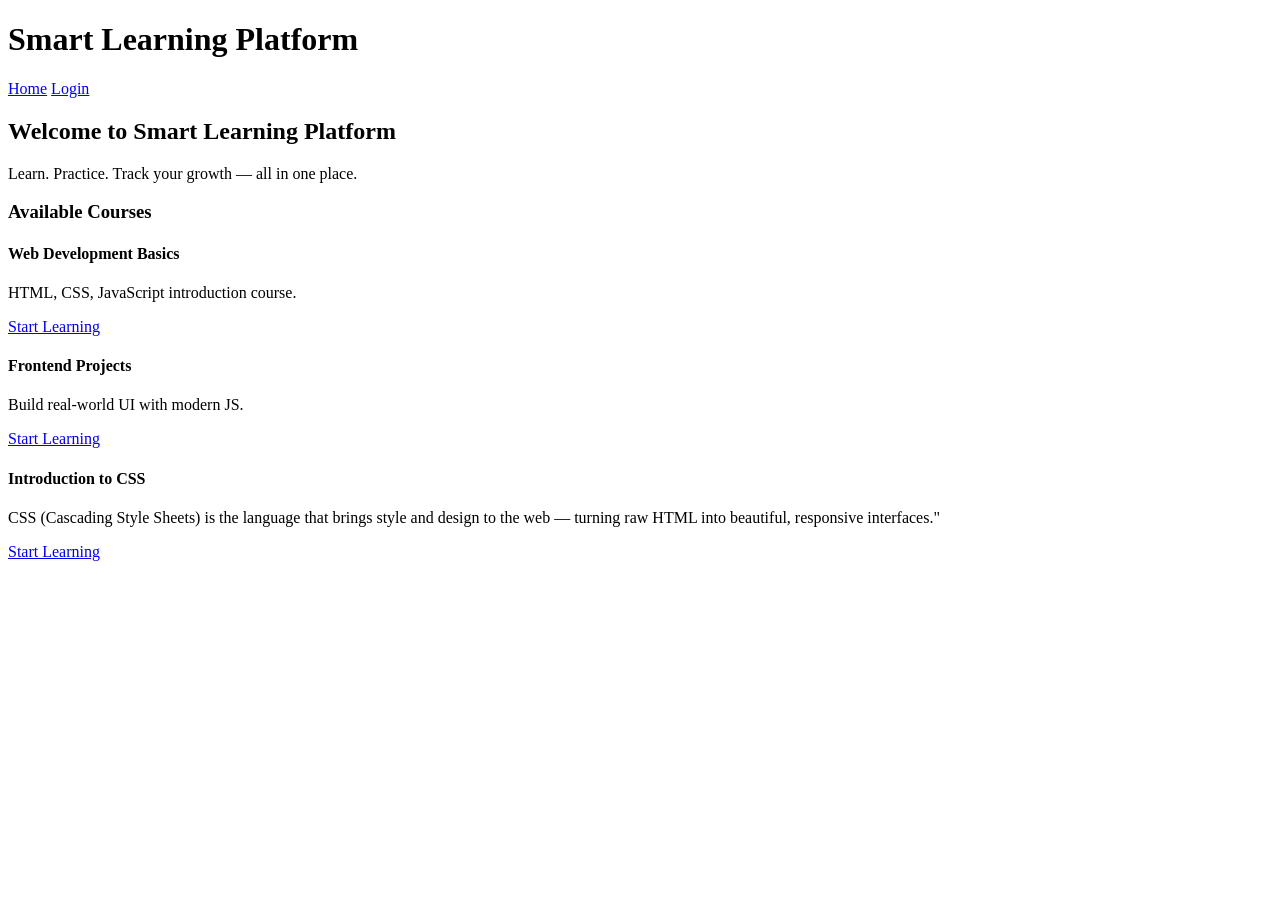
==== index.html @ 6ac8e0ac "Rename platform to Smart Learning Platform" ====
<!DOCTYPE html>
<html lang="en">
<head>
  <meta charset="UTF-8" />
  <meta name="viewport" content="width=device-width, initial-scale=1.0"/>
  <title>Smart Learning Platform</title>
  <link rel="stylesheet" href="style.css" />
</head>
<body>

  <header class="navbar">
    <h1>Smart Learning Platform</h1>
    <nav>
      <a href="index.html">Home</a>
      <a href="login.html">Login</a>
    </nav>
  </header>

  <section class="hero">
    <h2>Welcome to Smart Learning Platform</h2>
    <p>Learn. Practice. Track your growth — all in one place.</p>
  </section>

  <section class="courses">
    <h3>Available Courses</h3>
    <div class="course-list">
      <div class="course-card">
        <h4>Web Development Basics</h4>
        <p>HTML, CSS, JavaScript introduction course.</p>
        <a href="lesson1.html">Start Learning</a>
      </div>
      <div class="course-card">
  <h4>Frontend Projects</h4>
  <p>Build real-world UI with modern JS.</p>
  <a href="frontend-projects.html">Start Learning</a>
</div>

      <div class="course-card">
        <h4>Introduction to CSS</h4>
        <p>CSS (Cascading Style Sheets) is the language that brings style and design to the web — turning raw HTML into beautiful, responsive interfaces."</p>
        <a href="lesson2.html">Start Learning</a>
      </div>
    </div>
  </section>

  <script src="script.js"></script>
</body>
</html>
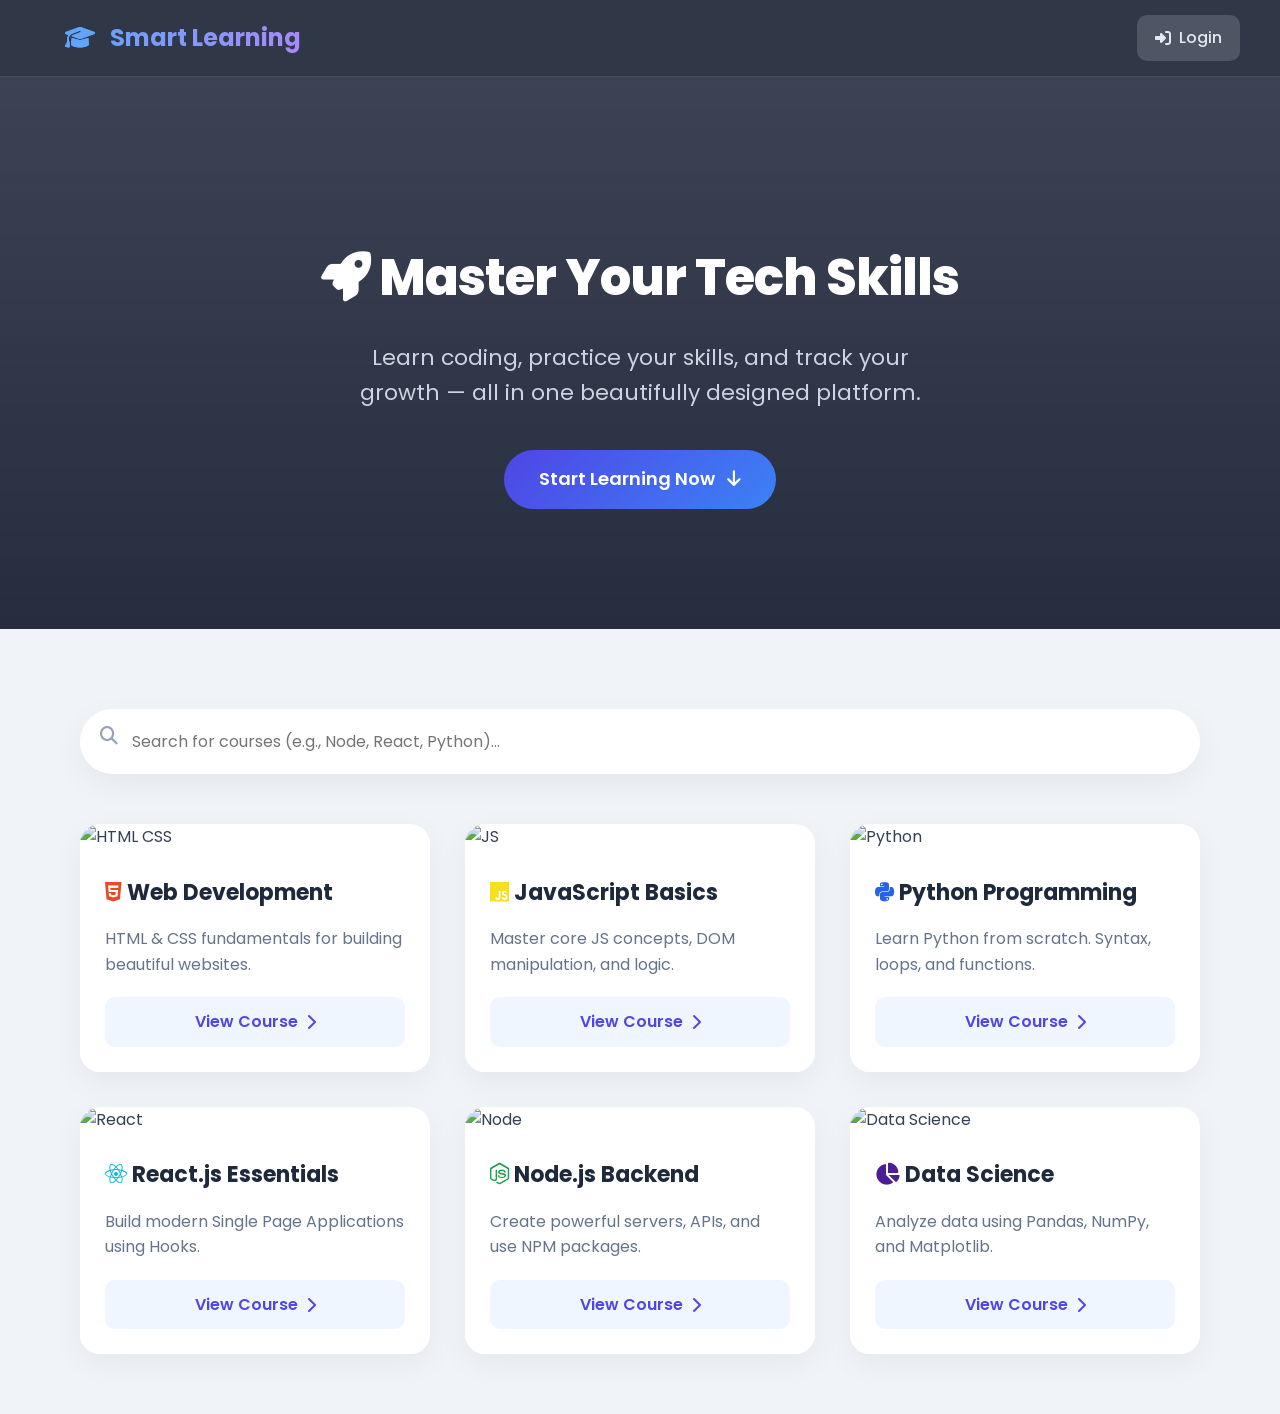
==== commit acc07679: "first commit" ====
--- a/index.html
+++ b/index.html
@@ -1,49 +1,125 @@
-<!DOCTYPE html>
-<html lang="en">
-<head>
-  <meta charset="UTF-8" />
-  <meta name="viewport" content="width=device-width, initial-scale=1.0"/>
-  <title>Smart Learning Platform</title>
-  <link rel="stylesheet" href="style.css" />
-</head>
-<body>
-
-  <header class="navbar">
-    <h1>Smart Learning Platform</h1>
-    <nav>
-      <a href="index.html">Home</a>
-      <a href="login.html">Login</a>
-    </nav>
-  </header>
-
-  <section class="hero">
-    <h2>Welcome to Smart Learning Platform</h2>
-    <p>Learn. Practice. Track your growth — all in one place.</p>
-  </section>
-
-  <section class="courses">
-    <h3>Available Courses</h3>
-    <div class="course-list">
-      <div class="course-card">
-        <h4>Web Development Basics</h4>
-        <p>HTML, CSS, JavaScript introduction course.</p>
-        <a href="lesson1.html">Start Learning</a>
-      </div>
-      <div class="course-card">
-  <h4>Frontend Projects</h4>
-  <p>Build real-world UI with modern JS.</p>
-  <a href="frontend-projects.html">Start Learning</a>
-</div>
-
-      <div class="course-card">
-        <h4>Introduction to CSS</h4>
-        <p>CSS (Cascading Style Sheets) is the language that brings style and design to the web — turning raw HTML into beautiful, responsive interfaces."</p>
-        <a href="lesson2.html">Start Learning</a>
-      </div>
-    </div>
-  </section>
-
-  <script src="script.js"></script>
-</body>
-</html>
-
+<!DOCTYPE html>
+<html lang="en">
+<head>
+  <meta charset="UTF-8"><title>Smart Learning Platform</title><link rel="stylesheet" href="style.css" />
+  <link rel="stylesheet" href="https://cdnjs.cloudflare.com/ajax/libs/font-awesome/6.4.0/css/all.min.css">
+  <style>
+    .nav-btn { background: rgba(255,255,255,0.15); color: white; border: none; padding: 10px 18px; border-radius: 10px; cursor: pointer; font-weight: 600; margin-left: 10px; transition: 0.3s; text-decoration: none; display: inline-flex; align-items: center; gap: 8px; }
+    .nav-btn:hover { background: rgba(255,255,255,0.3); color: white; }
+  </style>
+</head>
+<body>
+<header class="navbar">
+  <a href="index.html" style="text-decoration:none; color:inherit;">
+    <h1 style="margin:0;"><i class="fa-solid fa-graduation-cap"></i> Smart Learning</h1>
+  </a>
+  <nav style="display: flex; align-items: center;">
+    
+    <a href="login.html" id="nav-login" class="nav-btn"><i class="fa-solid fa-right-to-bracket"></i> Login</a>
+    
+    <div class="nav-profile" id="nav-profile" style="display: none;">
+      <img src="" id="navAvatar" class="avatar-btn" alt="Profile">
+      <div class="dropdown-menu">
+        <div class="dropdown-header">
+          <h4 id="navName">Loading...</h4>
+          <p id="navEmail">...</p>
+        </div>
+        <a href="dashboard.html"><i class="fa-solid fa-chart-line"></i> My Dashboard</a>
+        <a href="profile.html"><i class="fa-solid fa-user-gear"></i> Profile Settings</a>
+      </div>
+    </div>
+  </nav>
+</header>
+
+<section class="hero">
+  <h2><i class="fa-solid fa-rocket"></i> Master Your Tech Skills</h2>
+  <p>Learn coding, practice your skills, and track your growth — all in one beautifully designed platform.</p>
+  <a href="#courseSection" class="cta-btn">Start Learning Now <i class="fa-solid fa-arrow-down"></i></a>
+</section>
+
+<section id="courseSection" class="courses">
+  <div style="position: relative;">
+    <i class="fa-solid fa-magnifying-glass" style="position: absolute; top: 38px; left: 20px; color: #94a3b8; font-size: 18px;"></i>
+    <input type="text" id="searchCourse" placeholder="Search for courses (e.g., Node, React, Python)..." style="padding-left: 50px;">
+  </div>
+
+  <div class="course-list" id="courseList">
+    <div class="course-card">
+      <img src="https://images.unsplash.com/photo-1627398242454-45a1465c2479?ixlib=rb-4.0.3&auto=format&fit=crop&w=600&q=80" alt="HTML CSS">
+      <div class="card-content">
+        <h4><i class="fa-brands fa-html5" style="color: #e34c26;"></i> Web Development</h4>
+        <p>HTML & CSS fundamentals for building beautiful websites.</p>
+        <a href="webdev.html">View Course <i class="fa-solid fa-chevron-right"></i></a>
+      </div>
+    </div>
+    <div class="course-card">
+      <img src="https://images.unsplash.com/photo-1555099962-4199c345e5dd?ixlib=rb-4.0.3&auto=format&fit=crop&w=600&q=80" alt="JS">
+      <div class="card-content">
+        <h4><i class="fa-brands fa-js" style="color: #f7df1e;"></i> JavaScript Basics</h4>
+        <p>Master core JS concepts, DOM manipulation, and logic.</p>
+        <a href="javascript.html">View Course <i class="fa-solid fa-chevron-right"></i></a>
+      </div>
+    </div>
+    <div class="course-card">
+      <img src="https://images.unsplash.com/photo-1526379095098-d400fd0bf935?ixlib=rb-4.0.3&auto=format&fit=crop&w=600&q=80" alt="Python">
+      <div class="card-content">
+        <h4><i class="fa-brands fa-python" style="color: #2563eb;"></i> Python Programming</h4>
+        <p>Learn Python from scratch. Syntax, loops, and functions.</p>
+        <a href="python.html">View Course <i class="fa-solid fa-chevron-right"></i></a>
+      </div>
+    </div>
+    <div class="course-card">
+      <img src="https://images.unsplash.com/photo-1633356122544-f134324a6cee?ixlib=rb-4.0.3&auto=format&fit=crop&w=600&q=80" alt="React">
+      <div class="card-content">
+        <h4><i class="fa-brands fa-react" style="color: #06b6d4;"></i> React.js Essentials</h4>
+        <p>Build modern Single Page Applications using Hooks.</p>
+        <a href="react.html">View Course <i class="fa-solid fa-chevron-right"></i></a>
+      </div>
+    </div>
+    <div class="course-card">
+      <img src="https://images.unsplash.com/photo-1555066931-4365d14bab8c?ixlib=rb-4.0.3&auto=format&fit=crop&w=600&q=80" alt="Node">
+      <div class="card-content">
+        <h4><i class="fa-brands fa-node-js" style="color: #16a34a;"></i> Node.js Backend</h4>
+        <p>Create powerful servers, APIs, and use NPM packages.</p>
+        <a href="nodejs.html">View Course <i class="fa-solid fa-chevron-right"></i></a>
+      </div>
+    </div>
+    <div class="course-card">
+      <img src="https://images.unsplash.com/photo-1551288049-bebda4e38f71?ixlib=rb-4.0.3&auto=format&fit=crop&w=600&q=80" alt="Data Science">
+      <div class="card-content">
+        <h4><i class="fa-solid fa-chart-pie" style="color: #4c1d95;"></i> Data Science</h4>
+        <p>Analyze data using Pandas, NumPy, and Matplotlib.</p>
+        <a href="datascience.html">View Course <i class="fa-solid fa-chevron-right"></i></a>
+      </div>
+    </div>
+  </div>
+</section>
+
+<script type="module">
+  import { initializeApp } from "https://www.gstatic.com/firebasejs/12.0.0/firebase-app.js";
+  import { getAuth, onAuthStateChanged } from "https://www.gstatic.com/firebasejs/12.0.0/firebase-auth.js";
+  const auth = getAuth(initializeApp({ apiKey: "AIzaSyByvV7dtN68WksQtK81GscJYUDIrtCNqmQ", authDomain: "smart-learning-platform-f3dc3.firebaseapp.com", projectId: "smart-learning-platform-f3dc3" }));
+
+  // SEARCH LOGIC
+  document.getElementById("searchCourse").addEventListener("keyup", e => {
+    const val = e.target.value.toLowerCase();
+    document.querySelectorAll(".course-card").forEach(c => {
+      c.style.display = c.innerText.toLowerCase().includes(val) ? "block" : "none";
+    });
+  });
+
+  // DYNAMIC NAVBAR
+  onAuthStateChanged(auth, user => {
+    if (user) {
+      document.getElementById("nav-login").style.display = "none";
+      document.getElementById("nav-profile").style.display = "inline-block";
+
+      const name = user.displayName || user.email.split('@')[0];
+      document.getElementById("navAvatar").src = `https://api.dicebear.com/7.x/initials/svg?seed=${name}&backgroundColor=4f46e5,3b82f6`;
+      document.getElementById("navName").innerText = name;
+      document.getElementById("navEmail").innerText = user.email;
+    }
+  });
+</script>
+</body>
+</html>
--- a/style.css
+++ b/style.css
@@ -0,0 +1,276 @@
+/* ===== FANCY style.css ===== */
+@import url('https://fonts.googleapis.com/css2?family=Poppins:wght@300;400;500;600;700;800&display=swap');
+
+* { box-sizing: border-box; font-family: 'Poppins', sans-serif; scroll-behavior: smooth; }
+body { margin: 0; padding: 0; background: #f0f4f8; color: #334155; line-height: 1.6; overflow-x: hidden; }
+
+/* ANIMATIONS */
+@keyframes fadeInUp {
+  from { opacity: 0; transform: translateY(30px); }
+  to { opacity: 1; transform: translateY(0); }
+}
+@keyframes float {
+  0% { transform: translateY(0px); }
+  50% { transform: translateY(-10px); }
+  100% { transform: translateY(0px); }
+}
+@keyframes pulseGlow {
+  0% { box-shadow: 0 0 0 0 rgba(79, 70, 229, 0.4); }
+  70% { box-shadow: 0 0 0 15px rgba(79, 70, 229, 0); }
+  100% { box-shadow: 0 0 0 0 rgba(79, 70, 229, 0); }
+}
+
+/* NAVBAR (Glassmorphism) */
+.navbar {
+  display: flex; justify-content: space-between; align-items: center;
+  background: rgba(15, 23, 42, 0.85); backdrop-filter: blur(12px); border-bottom: 1px solid rgba(255,255,255,0.1);
+  color: white; padding: 15px 40px; position: sticky; top: 0; z-index: 1000; transition: all 0.3s ease;
+}
+.navbar h1 { font-size: 24px; font-weight: 700; margin: 0; background: linear-gradient(to right, #60a5fa, #a78bfa); -webkit-background-clip: text; -webkit-text-fill-color: transparent; }
+.navbar h1 i { margin-right: 10px; color: #60a5fa; -webkit-text-fill-color: initial; }
+.navbar a { color: #e2e8f0; margin-left: 25px; text-decoration: none; font-weight: 500; transition: 0.3s; position: relative; }
+.navbar a::after { content: ''; position: absolute; width: 0; height: 2px; bottom: -5px; left: 0; background-color: #818cf8; transition: width 0.3s ease; }
+.navbar a:hover::after { width: 100%; }
+
+/* HERO (Image Background + Overlay) */
+.hero {
+  padding: 120px 20px; text-align: center;
+  background: linear-gradient(rgba(15, 23, 42, 0.8), rgba(15, 23, 42, 0.9)), url('https://images.unsplash.com/photo-1516321318423-f06f85e504b3?ixlib=rb-4.0.3&auto=format&fit=crop&w=1920&q=80') center/cover fixed;
+  color: white; animation: fadeInUp 1s ease-out;
+}
+.hero h2 { font-size: 50px; margin-bottom: 15px; font-weight: 800; letter-spacing: -1px; }
+.hero p { font-size: 22px; color: #cbd5e1; margin-bottom: 40px; max-width: 600px; margin-left: auto; margin-right: auto; }
+.cta-btn {
+  background: linear-gradient(135deg, #4f46e5, #3b82f6); color: white; padding: 15px 35px; border-radius: 50px;
+  text-decoration: none; font-weight: 600; font-size: 18px; display: inline-block;
+  transition: all 0.3s ease; animation: pulseGlow 2s infinite; border: none; cursor: pointer;
+}
+.cta-btn:hover { transform: translateY(-3px) scale(1.05); box-shadow: 0 10px 25px rgba(79, 70, 229, 0.5); animation: none; }
+.cta-btn i { margin-left: 8px; }
+
+/* COURSES GRID with Images */
+.courses { padding: 60px 40px; max-width: 1200px; margin: auto; animation: fadeInUp 1.2s ease-out forwards; opacity: 0; }
+#searchCourse {
+  width: 100%; padding: 18px 25px; font-size: 16px; margin: 20px 0 50px 0;
+  border-radius: 50px; border: 2px solid transparent; outline: none; transition: all 0.3s;
+  box-shadow: 0 10px 30px rgba(0,0,0,0.05); background: white;
+}
+#searchCourse:focus { border-color: #4f46e5; box-shadow: 0 10px 30px rgba(79, 70, 229, 0.15); transform: translateY(-2px); }
+
+.course-list { display: grid; grid-template-columns: repeat(auto-fill, minmax(320px, 1fr)); gap: 35px; }
+.course-card {
+  background: white; border-radius: 20px; overflow: hidden; position: relative;
+  box-shadow: 0 10px 30px rgba(0,0,0,0.05); transition: all 0.4s cubic-bezier(0.175, 0.885, 0.32, 1.275);
+}
+.course-card:hover { transform: translateY(-15px); box-shadow: 0 20px 40px rgba(0,0,0,0.12); }
+.course-card img { width: 100%; height: 200px; object-fit: cover; transition: transform 0.5s ease; }
+.course-card:hover img { transform: scale(1.1); }
+.card-content { padding: 25px; position: relative; background: white; z-index: 10; }
+.course-card h4 { color: #1e293b; font-size: 22px; margin: 0 0 10px 0; font-weight: 700; }
+.course-card p { color: #64748b; margin-bottom: 20px; }
+.course-card a {
+  display: flex; justify-content: center; align-items: center; width: 100%; padding: 12px;
+  background: #eff6ff; color: #4f46e5; border-radius: 10px; text-decoration: none; font-weight: 600; transition: 0.3s;
+}
+.course-card a i { margin-left: 8px; transition: transform 0.3s; }
+.course-card a:hover { background: #4f46e5; color: white; }
+.course-card a:hover i { transform: translateX(5px); }
+
+/* DASHBOARD & COURSE PAGES */
+.course-page { padding: 40px; max-width: 900px; margin: 50px auto; background: white; border-radius: 24px; box-shadow: 0 20px 50px rgba(0,0,0,0.08); animation: fadeInUp 0.8s ease-out; }
+iframe { border-radius: 16px; box-shadow: 0 10px 30px rgba(0,0,0,0.15); border: 1px solid #e2e8f0; }
+.quiz-submit { background: linear-gradient(135deg, #4f46e5, #8b5cf6); color: white; padding: 15px 30px; border: none; border-radius: 12px; cursor: pointer; font-weight: bold; font-size: 16px; margin-top: 25px; transition: all 0.3s; width: 100%; box-shadow: 0 10px 20px rgba(79, 70, 229, 0.3); }
+.quiz-submit:hover { transform: translateY(-3px); box-shadow: 0 15px 25px rgba(79, 70, 229, 0.4); }
+
+.feedback-btn { position: fixed; bottom: 30px; right: 30px; background: linear-gradient(135deg, #1e293b, #334155); color: white; padding: 15px 25px; border-radius: 50px; text-decoration: none; font-weight: bold; box-shadow: 0 10px 25px rgba(0,0,0,0.3); transition: 0.3s; z-index: 1000; display: flex; align-items: center; gap: 10px; animation: float 4s ease-in-out infinite; }
+.feedback-btn:hover { background: linear-gradient(135deg, #3b82f6, #2563eb); transform: scale(1.05); }
+
+/* ===== FANCY COURSE PAGES ===== */
+.course-layout {
+  display: flex;
+  flex-direction: column;
+  gap: 30px;
+  max-width: 1000px;
+  margin: 40px auto;
+  padding: 0 20px;
+}
+
+.course-hero {
+  background: linear-gradient(135deg, #1e293b, #4f46e5);
+  color: white;
+  padding: 40px;
+  border-radius: 20px;
+  text-align: center;
+  box-shadow: 0 15px 35px rgba(79, 70, 229, 0.2);
+  animation: fadeInUp 0.6s ease-out;
+}
+
+.course-hero h2 { margin: 0; font-size: 32px; }
+.course-hero p { color: #cbd5e1; margin-top: 10px; font-size: 16px; }
+
+.video-container {
+  background: black;
+  border-radius: 20px;
+  overflow: hidden;
+  box-shadow: 0 20px 40px rgba(0,0,0,0.3);
+  padding: 5px;
+  animation: fadeInUp 0.8s ease-out;
+}
+
+.video-container iframe {
+  width: 100%;
+  aspect-ratio: 16/9;
+  border: none;
+  display: block;
+}
+
+/* Fancy Quiz Section */
+.quiz-wrapper {
+  background: white;
+  padding: 40px;
+  border-radius: 20px;
+  box-shadow: 0 10px 30px rgba(0,0,0,0.08);
+  border: 1px solid #e2e8f0;
+  animation: fadeInUp 1s ease-out;
+}
+
+.quiz-wrapper h3 { color: #1e293b; border-bottom: 2px solid #e2e8f0; padding-bottom: 15px; margin-bottom: 25px; }
+
+.question-block {
+  margin-bottom: 30px;
+  background: #f8fafc;
+  padding: 20px;
+  border-radius: 12px;
+  border-left: 5px solid #4f46e5;
+}
+
+.question-block p { font-weight: 600; color: #1e293b; margin-top: 0; font-size: 16px; }
+
+/* Custom Radio Buttons */
+.option-label {
+  display: flex;
+  align-items: center;
+  padding: 12px 15px;
+  margin-bottom: 10px;
+  background: white;
+  border: 2px solid #e2e8f0;
+  border-radius: 10px;
+  cursor: pointer;
+  transition: all 0.3s ease;
+  font-weight: 500;
+  color: #475569;
+}
+
+.option-label:hover { border-color: #a5b4fc; background: #eef2ff; }
+
+.option-label input[type="radio"] {
+  appearance: none;
+  width: 20px; height: 20px;
+  border: 2px solid #cbd5e1;
+  border-radius: 50%;
+  margin-right: 15px;
+  outline: none;
+  transition: 0.3s;
+  position: relative;
+}
+
+.option-label input[type="radio"]:checked {
+  border-color: #4f46e5;
+  background: #4f46e5;
+}
+
+.option-label input[type="radio"]:checked::after {
+  content: ''; position: absolute; top: 5px; left: 5px; width: 6px; height: 6px;
+  background: white; border-radius: 50%;
+}
+
+.option-label:has(input[type="radio"]:checked) {
+  border-color: #4f46e5;
+  background: #eef2ff;
+  color: #4f46e5;
+  box-shadow: 0 4px 10px rgba(79, 70, 229, 0.1);
+}
+
+/* ===== AVATAR & DROPDOWN MENU ===== */
+.nav-profile {
+  position: relative;
+  display: inline-block;
+  margin-left: 15px;
+}
+
+.avatar-btn {
+  width: 45px;
+  height: 45px;
+  border-radius: 50%;
+  border: 2px solid #818cf8;
+  cursor: pointer;
+  background: white;
+  object-fit: cover;
+  transition: transform 0.3s ease, box-shadow 0.3s ease;
+}
+
+.avatar-btn:hover {
+  transform: scale(1.1);
+  box-shadow: 0 0 15px rgba(129, 140, 248, 0.6);
+}
+
+.dropdown-menu {
+  position: absolute;
+  top: 60px;
+  right: 0;
+  background: rgba(255, 255, 255, 0.95);
+  backdrop-filter: blur(10px);
+  min-width: 220px;
+  border-radius: 16px;
+  box-shadow: 0 15px 35px rgba(0,0,0,0.2);
+  display: flex;
+  flex-direction: column;
+  overflow: hidden;
+  opacity: 0;
+  visibility: hidden;
+  transform: translateY(-10px);
+  transition: all 0.3s cubic-bezier(0.175, 0.885, 0.32, 1.275);
+  z-index: 1000;
+  border: 1px solid rgba(0,0,0,0.05);
+}
+
+.nav-profile:hover .dropdown-menu {
+  opacity: 1;
+  visibility: visible;
+  transform: translateY(0);
+}
+
+.dropdown-header {
+  padding: 18px 20px;
+  background: #f8fafc;
+  border-bottom: 1px solid #e2e8f0;
+}
+
+.dropdown-header h4 { margin: 0; color: #1e293b; font-size: 16px; font-weight: 700; }
+.dropdown-header p { margin: 4px 0 0 0; color: #64748b; font-size: 12px; white-space: nowrap; overflow: hidden; text-overflow: ellipsis; }
+
+.dropdown-menu a, .dropdown-menu button {
+  padding: 14px 20px;
+  text-decoration: none;
+  color: #475569;
+  font-weight: 600;
+  background: none;
+  border: none;
+  text-align: left;
+  cursor: pointer;
+  font-size: 14px;
+  transition: background 0.2s, color 0.2s;
+  display: flex;
+  align-items: center;
+  gap: 12px;
+}
+
+.dropdown-menu a:hover, .dropdown-menu button:hover {
+  background: #f1f5f9;
+  color: #4f46e5;
+}
+
+.dropdown-menu button.logout-text:hover {
+  color: #ef4444;
+  background: #fef2f2;
+}
